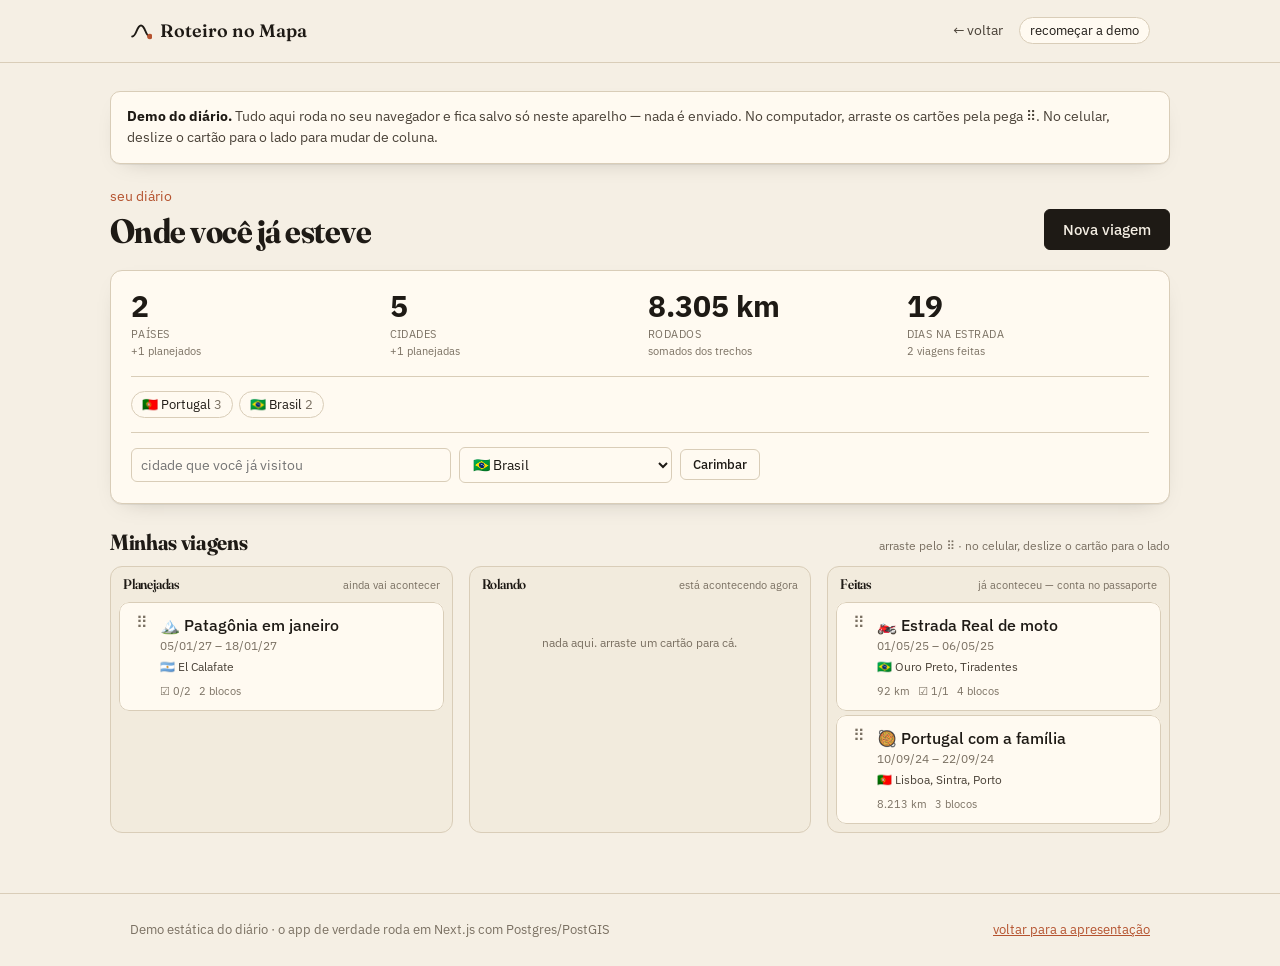
==== demo.html @ bed0e145 "site: página de apresentação e demo do diário para o GitHub Pages `site/` é estático e não faz parte" ====
<!doctype html>
<html lang="pt-BR">
  <head>
    <meta charset="utf-8" />
    <meta name="viewport" content="width=device-width, initial-scale=1" />
    <title>Demo · Roteiro no Mapa</title>
    <meta
      name="description"
      content="Demo do diário do viajante: passaporte com países, cidades e km rodados, quadro arrastável e caderno preenchível. Roda inteiro no navegador."
    />
    <link rel="preconnect" href="https://fonts.googleapis.com" />
    <link rel="preconnect" href="https://fonts.gstatic.com" crossorigin />
    <link
      href="https://fonts.googleapis.com/css2?family=Fraunces:opsz,wght@9..144,400;9..144,600&family=IBM+Plex+Sans:wght@400;500;600&display=swap"
      rel="stylesheet"
    />
    <link rel="stylesheet" href="estilo.css" />
    <link rel="stylesheet" href="demo.css" />
  </head>
  <body>
    <header class="topo">
      <div class="limite">
        <a class="marca" href="./">
          <svg width="22" height="22" viewBox="0 0 20 20" aria-hidden="true">
            <path
              d="M2 15 C 6 15, 6 5, 10 5 S 14 15, 18 15"
              fill="none"
              stroke="currentColor"
              stroke-width="1.8"
              stroke-linecap="round"
            />
            <circle cx="18" cy="15" r="2.4" fill="#b5532f" />
          </svg>
          Roteiro no Mapa
        </a>
        <nav class="topo-links">
          <a href="./">&larr; voltar</a>
          <button class="chip" type="button" id="recomecar">recomeçar a demo</button>
        </nav>
      </div>
    </header>

    <main class="limite painel">
      <div class="nota" style="margin-bottom: 22px">
        <strong>Demo do diário.</strong> Tudo aqui roda no seu navegador e fica salvo só neste aparelho — nada é
        enviado. No computador, arraste os cartões pela pega <span aria-hidden="true">⠿</span>. No celular, deslize o
        cartão para o lado para mudar de coluna.
      </div>

      <div id="tela"></div>
    </main>

    <footer>
      <div class="limite">
        <span>Demo estática do diário · o app de verdade roda em Next.js com Postgres/PostGIS</span>
        <span><a href="./">voltar para a apresentação</a></span>
      </div>
    </footer>

    <script src="demo.js"></script>
  </body>
</html>
---- estilo.css ----
/* Mesma paleta e tipografia do app (apps/web/src/app/globals.css). */
:root {
  --papel: #f5efe4;
  --papel-2: #ede4d3;
  --cartao: #fffaf1;
  --tinta: #1e1a15;
  --tinta-2: #4a4238;
  --tinta-3: #7a7062;
  --linha: #d9cdb8;
  --terra: #b5532f;
  --terra-escuro: #8f3f22;
  --terra-claro: #f3dccf;
  --mar: #1f4e5f;
  --mar-claro: #d6e6ea;
  --oliva: #5c6b3c;
  --oliva-claro: #e3e8d3;
  --aviso: #9a6b00;
  --aviso-claro: #f7ebc4;
  --sombra: 0 1px 0 rgba(30, 26, 21, 0.06), 0 8px 24px -16px rgba(30, 26, 21, 0.35);
  --titulo: Fraunces, Georgia, "Times New Roman", serif;
  --texto: "IBM Plex Sans", ui-sans-serif, system-ui, sans-serif;
  color-scheme: light;
}

* {
  box-sizing: border-box;
}

body {
  margin: 0;
  background: var(--papel);
  color: var(--tinta);
  font-family: var(--texto);
  font-size: 16px;
  line-height: 1.55;
  -webkit-font-smoothing: antialiased;
}

h1,
h2,
h3,
.titulo {
  font-family: var(--titulo);
  font-variation-settings:
    "opsz" 144,
    "SOFT" 30;
  letter-spacing: -0.015em;
  line-height: 1.12;
  margin: 0;
}

a {
  color: var(--terra);
}

.limite {
  max-width: 1060px;
  margin: 0 auto;
  padding: 0 20px;
}

/* ------------------------------------------------------------------ topo */
header.topo {
  border-bottom: 1px solid var(--linha);
  background: var(--papel);
  position: sticky;
  top: 0;
  z-index: 20;
}

header.topo .limite {
  display: flex;
  align-items: center;
  justify-content: space-between;
  gap: 12px;
  padding-top: 14px;
  padding-bottom: 14px;
}

.marca {
  display: flex;
  align-items: center;
  gap: 8px;
  font-family: var(--titulo);
  font-size: 18px;
  font-weight: 600;
  color: var(--tinta);
  text-decoration: none;
}

nav.topo-links {
  display: flex;
  align-items: center;
  gap: 6px;
  font-size: 14px;
}

nav.topo-links a {
  color: var(--tinta-2);
  text-decoration: none;
  padding: 6px 10px;
  border-radius: 6px;
}

nav.topo-links a:hover {
  background: var(--papel-2);
  color: var(--tinta);
}

/* ------------------------------------------------------------------ botões */
.botao {
  display: inline-flex;
  align-items: center;
  justify-content: center;
  gap: 8px;
  border-radius: 6px;
  padding: 10px 18px;
  font-size: 15px;
  font-weight: 500;
  text-decoration: none;
  border: 1px solid var(--tinta);
  background: var(--tinta);
  color: var(--papel);
  cursor: pointer;
  font-family: inherit;
  transition:
    background-color 120ms,
    border-color 120ms,
    color 120ms;
}

.botao:hover {
  background: var(--terra);
  border-color: var(--terra);
}

.botao.claro {
  background: var(--cartao);
  color: var(--tinta);
  border-color: var(--linha);
}

.botao.claro:hover {
  background: var(--cartao);
  border-color: var(--tinta);
  color: var(--tinta);
}

/* o botão do menu mantém as cores de botão (a regra acima é mais específica) */
nav.topo-links a.botao,
nav.topo-links a.botao:hover {
  color: var(--papel);
  background: var(--tinta);
}

nav.topo-links a.botao:hover {
  background: var(--terra);
  border-color: var(--terra);
}

.botao.pequeno {
  padding: 6px 12px;
  font-size: 13px;
}

/* ------------------------------------------------------------------ blocos */
section {
  padding: 56px 0;
}

.hero {
  padding: 72px 0 40px;
}

.hero p.chapeu {
  color: var(--terra);
  margin: 0 0 10px;
  font-size: 15px;
}

.hero h1 {
  font-size: clamp(38px, 6vw, 62px);
  max-width: 16ch;
}

.hero .sub {
  margin: 18px 0 26px;
  font-size: 19px;
  color: var(--tinta-2);
  max-width: 58ch;
}

.acoes {
  display: flex;
  flex-wrap: wrap;
  gap: 12px;
  align-items: center;
}

.nota {
  border: 1px solid var(--linha);
  background: var(--cartao);
  border-radius: 10px;
  padding: 14px 16px;
  font-size: 14px;
  color: var(--tinta-2);
  box-shadow: var(--sombra);
}

.nota strong {
  color: var(--tinta);
}

.faixa {
  border-top: 1px solid var(--linha);
  border-bottom: 1px solid var(--linha);
  background: var(--papel-2);
}

.numeros {
  display: grid;
  grid-template-columns: repeat(4, 1fr);
  gap: 20px;
  padding: 28px 0;
}

.numeros b {
  display: block;
  font-size: 30px;
  font-variant-numeric: tabular-nums;
  line-height: 1;
}

.numeros span {
  font-size: 12px;
  text-transform: uppercase;
  letter-spacing: 0.04em;
  color: var(--tinta-3);
}

.dupla {
  display: grid;
  grid-template-columns: minmax(0, 1fr) minmax(0, 1.25fr);
  gap: 36px;
  align-items: center;
}

.dupla.invertida {
  grid-template-columns: minmax(0, 1.25fr) minmax(0, 1fr);
}

.dupla.invertida .texto {
  order: 2;
}

.dupla h2 {
  font-size: 30px;
  margin-bottom: 12px;
}

.dupla p {
  color: var(--tinta-2);
  margin: 0 0 12px;
}

.dupla ul {
  margin: 0;
  padding-left: 18px;
  color: var(--tinta-2);
}

.dupla li {
  margin-bottom: 6px;
}

figure {
  margin: 0;
}

figure img {
  width: 100%;
  height: auto;
  display: block;
  border: 1px solid var(--linha);
  border-radius: 12px;
  box-shadow: var(--sombra);
  background: var(--cartao);
}

figure.celular img {
  max-width: 300px;
  margin: 0 auto;
}

figcaption {
  font-size: 13px;
  color: var(--tinta-3);
  margin-top: 8px;
}

.etiqueta {
  display: inline-block;
  border-radius: 4px;
  padding: 2px 7px;
  font-size: 11px;
  font-weight: 500;
  background: var(--papel-2);
  color: var(--tinta-2);
}

.etiqueta.novo {
  background: var(--oliva-claro);
  color: var(--oliva);
}

.cartoes {
  display: grid;
  grid-template-columns: repeat(3, 1fr);
  gap: 16px;
}

.cartao {
  border: 1px solid var(--linha);
  background: var(--cartao);
  border-radius: 12px;
  padding: 18px;
  box-shadow: var(--sombra);
}

.cartao h3 {
  font-size: 19px;
  margin-bottom: 6px;
}

.cartao p {
  margin: 0;
  font-size: 14px;
  color: var(--tinta-2);
}

footer {
  border-top: 1px solid var(--linha);
  padding: 26px 0;
  font-size: 13px;
  color: var(--tinta-3);
}

footer .limite {
  display: flex;
  flex-wrap: wrap;
  gap: 12px;
  justify-content: space-between;
}

@media (max-width: 820px) {
  .dupla,
  .dupla.invertida {
    grid-template-columns: 1fr;
  }
  .dupla.invertida .texto {
    order: 0;
  }
  .cartoes {
    grid-template-columns: 1fr;
  }
  .numeros {
    grid-template-columns: repeat(2, 1fr);
  }
  section {
    padding: 40px 0;
  }
  nav.topo-links a.some {
    display: none;
  }
}
---- demo.css ----
/* Telas da demo: passaporte, quadro e caderno. */

/* As classes abaixo definem `display`, que venceria o `[hidden]` do navegador. */
/* biome-ignore lint/complexity/noImportantStyles: é o jeito de o [hidden] valer */
[hidden] {
  display: none !important;
}

.painel {
  padding: 28px 0 60px;
}

.cabecalho-demo {
  display: flex;
  flex-wrap: wrap;
  align-items: flex-end;
  justify-content: space-between;
  gap: 12px;
  margin-bottom: 20px;
}

.cabecalho-demo h1 {
  font-size: 34px;
}

.cabecalho-demo .chapeu {
  color: var(--terra);
  font-size: 14px;
  margin: 0 0 4px;
}

/* ------------------------------------------------------------- passaporte */
.passaporte {
  border: 1px solid var(--linha);
  background: var(--cartao);
  border-radius: 12px;
  box-shadow: var(--sombra);
  padding: 20px;
  margin-bottom: 26px;
}

.contadores {
  display: grid;
  grid-template-columns: repeat(4, 1fr);
  gap: 16px;
}

.contador b {
  display: block;
  font-size: 30px;
  line-height: 1;
  font-variant-numeric: tabular-nums;
}

.contador span {
  display: block;
  font-size: 11px;
  text-transform: uppercase;
  letter-spacing: 0.04em;
  color: var(--tinta-3);
  margin-top: 5px;
}

.contador em {
  display: block;
  font-style: normal;
  font-size: 11px;
  color: var(--tinta-3);
}

.paises {
  display: flex;
  flex-wrap: wrap;
  gap: 6px;
  border-top: 1px solid var(--linha);
  margin-top: 16px;
  padding-top: 14px;
}

.chip {
  border: 1px solid var(--linha);
  background: var(--cartao);
  border-radius: 999px;
  padding: 4px 10px;
  font-size: 13px;
  font-family: inherit;
  color: var(--tinta);
  cursor: pointer;
}

.chip:hover {
  border-color: var(--tinta);
}

.chip.aberto {
  border-color: var(--tinta);
  background: var(--papel-2);
}

.chip .conta {
  color: var(--tinta-3);
}

.chip.tracejado {
  border-style: dashed;
  color: var(--tinta-3);
}

.cidades-do-pais {
  font-size: 14px;
  color: var(--tinta-2);
  margin: 10px 0 0;
}

.linha-form {
  display: flex;
  flex-wrap: wrap;
  gap: 8px;
  align-items: center;
  border-top: 1px solid var(--linha);
  margin-top: 14px;
  padding-top: 14px;
}

input[type="text"],
input[type="date"],
input[type="number"],
input[type="datetime-local"],
select {
  font-family: inherit;
  font-size: 14px;
  color: var(--tinta);
  background: var(--cartao);
  border: 1px solid var(--linha);
  border-radius: 6px;
  padding: 7px 9px;
}

.linha-form input[type="text"] {
  flex: 1 1 200px;
  min-width: 180px;
  max-width: 320px;
}

input:focus,
select:focus {
  outline: none;
  border-color: var(--tinta);
}

.ligacao {
  background: none;
  border: 0;
  padding: 0;
  font-family: inherit;
  font-size: 14px;
  color: var(--terra);
  cursor: pointer;
  text-underline-offset: 2px;
}

.ligacao:hover {
  text-decoration: underline;
}

/* ------------------------------------------------------------- quadro */
.titulo-secao {
  display: flex;
  flex-wrap: wrap;
  align-items: baseline;
  justify-content: space-between;
  gap: 8px;
  margin-bottom: 10px;
}

.titulo-secao h2 {
  font-size: 22px;
}

.dica {
  font-size: 12px;
  color: var(--tinta-3);
}

.abas {
  display: none;
  gap: 4px;
  margin-bottom: 10px;
}

.abas button {
  flex: 1;
  font-family: inherit;
  font-size: 14px;
  padding: 7px 8px;
  border-radius: 6px;
  border: 1px solid var(--linha);
  background: var(--cartao);
  color: var(--tinta-2);
  cursor: pointer;
}

.abas button.ativa {
  background: var(--tinta);
  border-color: var(--tinta);
  color: var(--papel);
}

.quadro {
  display: grid;
  grid-template-columns: repeat(3, 1fr);
  gap: 16px;
}

.coluna {
  border: 1px solid var(--linha);
  border-radius: 12px;
  background: rgba(237, 228, 211, 0.4);
  padding: 8px;
}

.coluna > header {
  display: flex;
  align-items: baseline;
  justify-content: space-between;
  padding: 2px 4px 8px;
}

.coluna > header h3 {
  font-size: 14px;
  font-weight: 600;
}

.coluna > header span {
  font-size: 11px;
  color: var(--tinta-3);
}

.lista {
  min-height: 70px;
  display: flex;
  flex-direction: column;
  gap: 4px;
}

.vazio {
  text-align: center;
  font-size: 12px;
  color: var(--tinta-3);
  padding: 20px 8px;
}

/* ------------------------------------------------------------- cartão */
.item {
  touch-action: pan-y;
}

.deslizavel {
  position: relative;
  overflow: hidden;
  border-radius: 10px;
}

.acoes-deslize {
  position: absolute;
  inset: 0;
  display: flex;
  align-items: stretch;
  justify-content: space-between;
  font-size: 12px;
  font-weight: 500;
  pointer-events: none;
}

.acoes-deslize span {
  display: flex;
  align-items: center;
  padding: 0 16px;
  opacity: 0;
}

.acoes-deslize .direita {
  background: var(--oliva-claro);
  color: var(--oliva);
}

.acoes-deslize .esquerda {
  background: var(--terra-claro);
  color: var(--terra-escuro);
}

.conteudo-deslize {
  position: relative;
  transition: transform 160ms ease-out;
  background: var(--cartao);
}

.conteudo-deslize.movendo {
  transition: none;
}

.cartao-viagem {
  border: 1px solid var(--linha);
  background: var(--cartao);
  border-radius: 10px;
  padding: 10px 12px;
  box-shadow: var(--sombra);
  display: flex;
  align-items: flex-start;
  gap: 8px;
}

.pega {
  border: 0;
  background: none;
  color: var(--tinta-3);
  font-size: 16px;
  line-height: 1;
  padding: 2px 4px;
  border-radius: 4px;
  cursor: grab;
  touch-action: none;
  user-select: none;
  flex-shrink: 0;
}

.pega:hover {
  background: var(--papel-2);
  color: var(--tinta);
}

.pega:active {
  cursor: grabbing;
}

.cartao-viagem .corpo {
  min-width: 0;
  flex: 1;
}

.cartao-viagem .nome {
  font-weight: 500;
  background: none;
  border: 0;
  padding: 0;
  font-family: inherit;
  font-size: 16px;
  color: var(--tinta);
  cursor: pointer;
  text-align: left;
  text-underline-offset: 2px;
}

.cartao-viagem .nome:hover {
  text-decoration: underline;
}

.cartao-viagem .datas {
  font-size: 12px;
  color: var(--tinta-3);
  font-variant-numeric: tabular-nums;
}

.cartao-viagem .cidades {
  font-size: 12px;
  color: var(--tinta-2);
  margin-top: 2px;
  overflow: hidden;
  text-overflow: ellipsis;
  white-space: nowrap;
}

.cartao-viagem .rodape {
  display: flex;
  flex-wrap: wrap;
  gap: 8px;
  font-size: 11px;
  color: var(--tinta-3);
  margin-top: 6px;
  font-variant-numeric: tabular-nums;
}

.arrastando {
  position: relative;
  z-index: 40;
  pointer-events: none;
  touch-action: none;
}

.linha-solta {
  height: 3px;
  border-radius: 999px;
  background: var(--terra);
  margin: 2px 0;
}

/* ------------------------------------------------------------- caderno */
.caderno-topo {
  display: flex;
  flex-wrap: wrap;
  align-items: flex-end;
  justify-content: space-between;
  gap: 14px;
  margin-bottom: 12px;
}

.caderno-topo input.titulo-viagem {
  font-family: var(--titulo);
  font-size: 30px;
  font-weight: 600;
  border: 0;
  background: none;
  padding: 0;
  width: 100%;
  color: var(--tinta);
}

.resumo-caderno {
  display: flex;
  gap: 18px;
  text-align: right;
}

.resumo-caderno b {
  display: block;
  font-size: 22px;
  line-height: 1;
  font-variant-numeric: tabular-nums;
}

.resumo-caderno span {
  font-size: 11px;
  text-transform: uppercase;
  letter-spacing: 0.04em;
  color: var(--tinta-3);
}

.blocos {
  display: flex;
  flex-direction: column;
  gap: 2px;
  margin: 14px 0;
}

.bloco {
  border: 1px solid transparent;
  border-radius: 10px;
  background: var(--cartao);
  padding: 7px 10px;
  display: flex;
  align-items: flex-start;
  gap: 8px;
}

.bloco:hover {
  border-color: var(--linha);
}

.bloco .emoji {
  font-size: 17px;
  line-height: 1.3;
  flex-shrink: 0;
}

.bloco .corpo {
  flex: 1;
  min-width: 0;
}

.bloco input.texto {
  width: 100%;
  border: 0;
  background: none;
  padding: 0;
  font-family: inherit;
  font-size: 14px;
  color: var(--tinta);
}

.bloco input.texto::placeholder {
  color: var(--tinta-3);
}

.bloco.tipo-titulo input.texto {
  font-family: var(--titulo);
  font-size: 20px;
  font-weight: 600;
}

.bloco.feito input.texto {
  text-decoration: line-through;
  color: var(--tinta-3);
}

.bloco .resumo {
  font-size: 11px;
  color: var(--tinta-3);
  display: flex;
  flex-wrap: wrap;
  gap: 8px;
  align-items: center;
  font-variant-numeric: tabular-nums;
  margin-top: 2px;
}

.campos {
  display: grid;
  grid-template-columns: repeat(2, minmax(0, 1fr));
  gap: 8px;
  margin-top: 8px;
}

.campos label {
  display: block;
  font-size: 12px;
  color: var(--tinta-2);
  font-weight: 500;
}

.campos input {
  width: 100%;
  margin-top: 3px;
}

.campos .largo {
  grid-column: 1 / -1;
}

.paleta {
  display: flex;
  flex-wrap: wrap;
  gap: 6px;
  border: 1px solid var(--linha);
  background: var(--cartao);
  border-radius: 12px;
  padding: 12px;
  margin-top: 8px;
}

.paleta button {
  font-family: inherit;
  font-size: 14px;
  border: 1px solid var(--linha);
  background: var(--cartao);
  border-radius: 6px;
  padding: 6px 10px;
  cursor: pointer;
  color: var(--tinta);
}

.paleta button:hover {
  border-color: var(--tinta);
}

.aviso {
  border-radius: 8px;
  border: 1px solid rgba(154, 107, 0, 0.3);
  background: var(--aviso-claro);
  color: var(--aviso);
  padding: 8px 12px;
  font-size: 14px;
  margin: 12px 0;
}

@media (max-width: 820px) {
  .contadores {
    grid-template-columns: repeat(2, 1fr);
  }
  .abas {
    display: flex;
  }
  .quadro {
    grid-template-columns: 1fr;
  }
  .coluna.escondida {
    display: none;
  }
  .campos {
    grid-template-columns: 1fr;
  }
}
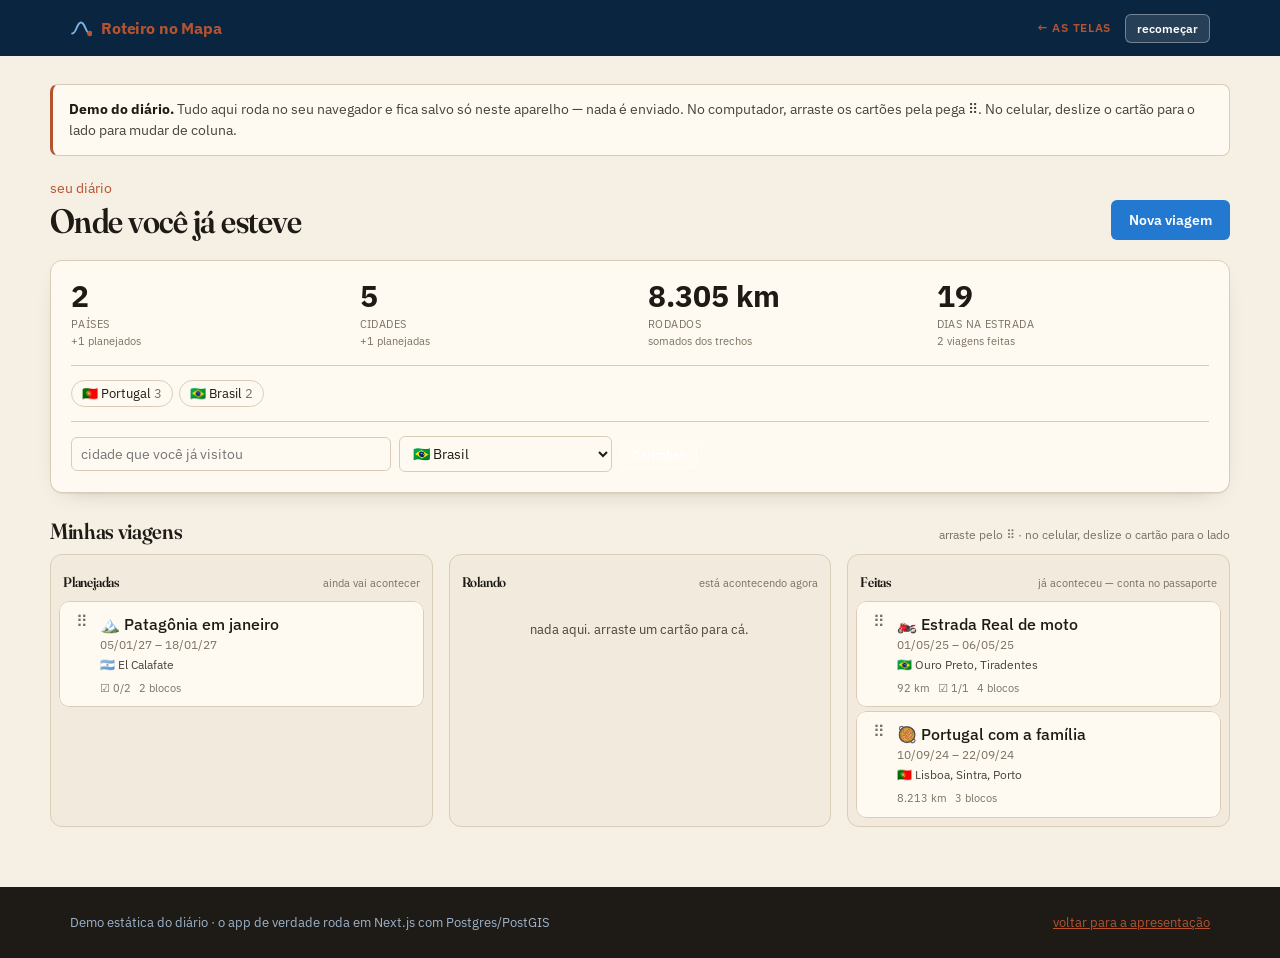
==== commit e3e3e617: "site: galeria de 20 telas em azul e branco, com lupa — e cabeçalho do app arrumado no celular Página" ====
--- a/demo.html
+++ b/demo.html
@@ -17,7 +17,7 @@
     <link rel="stylesheet" href="estilo.css" />
     <link rel="stylesheet" href="demo.css" />
   </head>
-  <body>
+  <body class="demo">
     <header class="topo">
       <div class="limite">
         <a class="marca" href="./">
@@ -34,8 +34,8 @@
           Roteiro no Mapa
         </a>
         <nav class="topo-links">
-          <a href="./">&larr; voltar</a>
-          <button class="chip" type="button" id="recomecar">recomeçar a demo</button>
+          <a href="./">&larr; as telas</a>
+          <button class="botao pequeno claro" type="button" id="recomecar">recomeçar</button>
         </nav>
       </div>
     </header>
--- a/estilo.css
+++ b/estilo.css
@@ -1,24 +1,19 @@
-/* Mesma paleta e tipografia do app (apps/web/src/app/globals.css). */
+/* Azul e branco, grade densa: a página existe para mostrar as telas do app. */
 :root {
-  --papel: #f5efe4;
-  --papel-2: #ede4d3;
-  --cartao: #fffaf1;
-  --tinta: #1e1a15;
-  --tinta-2: #4a4238;
-  --tinta-3: #7a7062;
-  --linha: #d9cdb8;
-  --terra: #b5532f;
-  --terra-escuro: #8f3f22;
-  --terra-claro: #f3dccf;
-  --mar: #1f4e5f;
-  --mar-claro: #d6e6ea;
-  --oliva: #5c6b3c;
-  --oliva-claro: #e3e8d3;
-  --aviso: #9a6b00;
-  --aviso-claro: #f7ebc4;
-  --sombra: 0 1px 0 rgba(30, 26, 21, 0.06), 0 8px 24px -16px rgba(30, 26, 21, 0.35);
-  --titulo: Fraunces, Georgia, "Times New Roman", serif;
-  --texto: "IBM Plex Sans", ui-sans-serif, system-ui, sans-serif;
+  --azul-900: #0a2540;
+  --azul-800: #123a63;
+  --azul-700: #17497c;
+  --azul-500: #2378d0;
+  --azul-300: #7fb2e5;
+  --azul-100: #e8f1fb;
+  --azul-50: #f4f8fd;
+  --branco: #ffffff;
+  --tinta: #0f1c2e;
+  --tinta-2: #4a5d75;
+  --tinta-3: #8496aa;
+  --linha: #d9e3ef;
+  --sombra: 0 1px 2px rgba(10, 37, 64, 0.06), 0 12px 28px -20px rgba(10, 37, 64, 0.5);
+  --fonte: Inter, ui-sans-serif, system-ui, -apple-system, "Segoe UI", sans-serif;
   color-scheme: light;
 }
 
@@ -26,46 +21,52 @@
   box-sizing: border-box;
 }
 
+/* As classes abaixo definem `display`, que venceria o `[hidden]` do navegador. */
+/* biome-ignore lint/complexity/noImportantStyles: é o jeito de o [hidden] valer */
+[hidden] {
+  display: none !important;
+}
+
 body {
   margin: 0;
-  background: var(--papel);
+  background: var(--branco);
   color: var(--tinta);
-  font-family: var(--texto);
+  font-family: var(--fonte);
   font-size: 16px;
-  line-height: 1.55;
+  line-height: 1.5;
   -webkit-font-smoothing: antialiased;
 }
 
 h1,
 h2,
-h3,
-.titulo {
-  font-family: var(--titulo);
-  font-variation-settings:
-    "opsz" 144,
-    "SOFT" 30;
-  letter-spacing: -0.015em;
-  line-height: 1.12;
+h3 {
   margin: 0;
+  letter-spacing: -0.02em;
+  line-height: 1.1;
+  font-weight: 700;
 }
 
 a {
-  color: var(--terra);
+  color: var(--azul-500);
+}
+
+img {
+  max-width: 100%;
+  display: block;
 }
 
 .limite {
-  max-width: 1060px;
+  max-width: 1180px;
   margin: 0 auto;
   padding: 0 20px;
 }
 
 /* ------------------------------------------------------------------ topo */
 header.topo {
-  border-bottom: 1px solid var(--linha);
-  background: var(--papel);
+  background: var(--azul-900);
   position: sticky;
   top: 0;
-  z-index: 20;
+  z-index: 30;
 }
 
 header.topo .limite {
@@ -73,303 +74,512 @@
   align-items: center;
   justify-content: space-between;
   gap: 12px;
-  padding-top: 14px;
-  padding-bottom: 14px;
+  height: 56px;
 }
 
 .marca {
   display: flex;
   align-items: center;
-  gap: 8px;
-  font-family: var(--titulo);
-  font-size: 18px;
+  gap: 9px;
+  color: var(--branco);
+  text-decoration: none;
+  font-weight: 700;
+  font-size: 16px;
+  letter-spacing: -0.01em;
+}
+
+.marca svg {
+  color: var(--azul-300);
+}
+
+nav.topo-links {
+  display: flex;
+  align-items: center;
+  gap: 4px;
+}
+
+nav.topo-links a {
+  color: #b9cde3;
+  text-decoration: none;
+  padding: 7px 10px;
+  border-radius: 6px;
+  text-transform: uppercase;
+  letter-spacing: 0.06em;
+  font-size: 11.5px;
   font-weight: 600;
-  color: var(--tinta);
-  text-decoration: none;
-}
-
-nav.topo-links {
-  display: flex;
-  align-items: center;
-  gap: 6px;
-  font-size: 14px;
-}
-
-nav.topo-links a {
-  color: var(--tinta-2);
-  text-decoration: none;
-  padding: 6px 10px;
-  border-radius: 6px;
 }
 
 nav.topo-links a:hover {
-  background: var(--papel-2);
-  color: var(--tinta);
+  color: var(--branco);
+  background: rgba(255, 255, 255, 0.08);
+}
+
+nav.topo-links a.botao {
+  color: var(--azul-900);
+  background: var(--branco);
+}
+
+nav.topo-links a.botao:hover {
+  background: var(--azul-100);
+  color: var(--azul-900);
 }
 
 /* ------------------------------------------------------------------ botões */
 .botao {
   display: inline-flex;
   align-items: center;
-  justify-content: center;
   gap: 8px;
+  border: 0;
   border-radius: 6px;
-  padding: 10px 18px;
-  font-size: 15px;
-  font-weight: 500;
+  padding: 11px 18px;
+  font-family: inherit;
+  font-size: 14px;
+  font-weight: 600;
   text-decoration: none;
-  border: 1px solid var(--tinta);
-  background: var(--tinta);
-  color: var(--papel);
   cursor: pointer;
-  font-family: inherit;
+  background: var(--azul-500);
+  color: var(--branco);
   transition:
     background-color 120ms,
-    border-color 120ms,
     color 120ms;
 }
 
 .botao:hover {
-  background: var(--terra);
-  border-color: var(--terra);
+  background: var(--azul-700);
+  color: var(--branco);
 }
 
 .botao.claro {
-  background: var(--cartao);
-  color: var(--tinta);
-  border-color: var(--linha);
+  background: rgba(255, 255, 255, 0.12);
+  color: var(--branco);
+  box-shadow: inset 0 0 0 1px rgba(255, 255, 255, 0.35);
 }
 
 .botao.claro:hover {
-  background: var(--cartao);
-  border-color: var(--tinta);
-  color: var(--tinta);
-}
-
-/* o botão do menu mantém as cores de botão (a regra acima é mais específica) */
-nav.topo-links a.botao,
-nav.topo-links a.botao:hover {
-  color: var(--papel);
-  background: var(--tinta);
-}
-
-nav.topo-links a.botao:hover {
-  background: var(--terra);
-  border-color: var(--terra);
+  background: rgba(255, 255, 255, 0.2);
 }
 
 .botao.pequeno {
-  padding: 6px 12px;
+  padding: 7px 12px;
+  font-size: 12px;
+}
+
+/* ------------------------------------------------------------------ capa */
+.capa {
+  position: relative;
+  background: var(--azul-900);
+  color: var(--branco);
+  overflow: hidden;
+}
+
+.capa .fundo {
+  position: absolute;
+  inset: 0;
+  background-image: url("img/editor.png");
+  background-size: cover;
+  background-position: top center;
+  opacity: 0.3;
+  filter: saturate(0.3);
+}
+
+.capa .veu {
+  position: absolute;
+  inset: 0;
+  background: linear-gradient(180deg, rgba(10, 37, 64, 0.72) 0%, rgba(10, 37, 64, 0.94) 70%, var(--azul-900) 100%);
+}
+
+.capa .limite {
+  position: relative;
+  padding: 76px 20px 64px;
+  max-width: 820px;
+  text-align: center;
+}
+
+.capa h1 {
+  font-size: clamp(32px, 5.4vw, 54px);
+  font-weight: 800;
+}
+
+.capa .linha-fina {
+  color: var(--azul-300);
+  text-transform: uppercase;
+  letter-spacing: 0.14em;
+  font-size: 11.5px;
+  font-weight: 700;
+  margin: 0 0 16px;
+}
+
+.capa p.sub {
+  color: #cfe0f2;
+  font-size: 17px;
+  margin: 18px auto 26px;
+  max-width: 60ch;
+}
+
+.capa .acoes {
+  display: flex;
+  gap: 10px;
+  justify-content: center;
+  flex-wrap: wrap;
+}
+
+/* ------------------------------------------------------------------ números */
+.numeros {
+  background: var(--azul-800);
+  color: var(--branco);
+}
+
+.numeros .limite {
+  display: grid;
+  grid-template-columns: repeat(4, 1fr);
+  gap: 8px;
+  padding-top: 22px;
+  padding-bottom: 22px;
+  text-align: center;
+}
+
+.numeros b {
+  display: block;
+  font-size: 26px;
+  font-weight: 800;
+  letter-spacing: -0.02em;
+  font-variant-numeric: tabular-nums;
+}
+
+.numeros span {
+  display: block;
+  font-size: 11px;
+  text-transform: uppercase;
+  letter-spacing: 0.1em;
+  color: var(--azul-300);
+  margin-top: 3px;
+}
+
+/* ------------------------------------------------------------------ seções */
+section.bloco {
+  padding: 52px 0;
+  border-bottom: 1px solid var(--linha);
+}
+
+section.bloco.tinta {
+  background: var(--azul-50);
+}
+
+.titulo-secao {
+  display: flex;
+  align-items: baseline;
+  justify-content: space-between;
+  gap: 16px;
+  flex-wrap: wrap;
+  margin-bottom: 22px;
+}
+
+.titulo-secao h2 {
+  font-size: 24px;
+}
+
+.titulo-secao .marcador {
+  font-size: 11px;
+  font-weight: 700;
+  letter-spacing: 0.12em;
+  text-transform: uppercase;
+  color: var(--azul-500);
+  margin-bottom: 4px;
+  display: block;
+}
+
+.titulo-secao p {
+  margin: 0;
+  color: var(--tinta-2);
+  font-size: 14px;
+  max-width: 46ch;
+}
+
+/* ------------------------------------------------------------------ grade */
+/* Duas colunas: a tela precisa ser grande o bastante para dar vontade de abrir. */
+.grade {
+  display: grid;
+  grid-template-columns: repeat(2, 1fr);
+  gap: 22px;
+}
+
+/* A primeira tela da seção ocupa a linha inteira. */
+.quadro.largo {
+  grid-column: 1 / -1;
+}
+
+.quadro.largo .moldura {
+  aspect-ratio: 21 / 9;
+}
+
+.quadro.largo h3 {
+  font-size: 17px;
+}
+
+.quadro.largo p {
+  font-size: 14px;
+}
+
+.grade.celulares {
+  grid-template-columns: repeat(4, 1fr);
+  gap: 20px;
+}
+
+.quadro {
+  border: 0;
+  padding: 0;
+  background: none;
+  font-family: inherit;
+  text-align: left;
+  cursor: zoom-in;
+  display: block;
+  width: 100%;
+}
+
+.quadro .moldura {
+  display: block; /* é um <span>: sem isso o recorte e o aspect-ratio não valem */
+  border: 1px solid var(--linha);
+  border-radius: 10px;
+  overflow: hidden;
+  background: var(--branco);
+  box-shadow: var(--sombra);
+  transition:
+    transform 140ms ease,
+    box-shadow 140ms ease,
+    border-color 140ms ease;
+}
+
+/* A moldura recorta; a imagem sobe um pouco para o cabeçalho do app não se repetir
+   em todos os cartões. */
+.quadro .moldura {
+  aspect-ratio: 16 / 10;
+  position: relative;
+}
+
+.quadro img {
+  width: 100%;
+  height: auto;
+  margin-top: -8%;
+}
+
+.grade.celulares .quadro .moldura {
+  aspect-ratio: 10 / 16;
+}
+
+.grade.celulares .quadro img {
+  margin-top: -4%;
+}
+
+.quadro:hover .moldura,
+.quadro:focus-visible .moldura {
+  transform: translateY(-3px);
+  border-color: var(--azul-300);
+  box-shadow: 0 14px 30px -18px rgba(10, 37, 64, 0.6);
+}
+
+.quadro h3 {
+  font-size: 14.5px;
+  margin: 10px 0 2px;
+}
+
+.quadro p {
+  margin: 0;
   font-size: 13px;
-}
-
-/* ------------------------------------------------------------------ blocos */
-section {
-  padding: 56px 0;
-}
-
-.hero {
-  padding: 72px 0 40px;
-}
-
-.hero p.chapeu {
-  color: var(--terra);
-  margin: 0 0 10px;
-  font-size: 15px;
-}
-
-.hero h1 {
-  font-size: clamp(38px, 6vw, 62px);
-  max-width: 16ch;
-}
-
-.hero .sub {
-  margin: 18px 0 26px;
-  font-size: 19px;
   color: var(--tinta-2);
-  max-width: 58ch;
-}
-
-.acoes {
-  display: flex;
-  flex-wrap: wrap;
-  gap: 12px;
-  align-items: center;
-}
-
+  line-height: 1.45;
+}
+
+/* ------------------------------------------------------------------ diário */
+.diario ol {
+  list-style: none;
+  margin: 0;
+  padding: 0;
+  border-top: 1px solid var(--linha);
+}
+
+.diario li {
+  display: grid;
+  grid-template-columns: 104px 1fr;
+  gap: 16px;
+  padding: 13px 0;
+  border-bottom: 1px solid var(--linha);
+  align-items: baseline;
+}
+
+.diario time {
+  font-size: 12px;
+  font-weight: 700;
+  color: var(--azul-500);
+  font-variant-numeric: tabular-nums;
+  text-transform: uppercase;
+  letter-spacing: 0.06em;
+}
+
+.diario strong {
+  font-weight: 600;
+}
+
+.diario p {
+  margin: 2px 0 0;
+  color: var(--tinta-2);
+  font-size: 14px;
+}
+
+/* ------------------------------------------------------------------ nota */
 .nota {
   border: 1px solid var(--linha);
-  background: var(--cartao);
-  border-radius: 10px;
+  border-left: 3px solid var(--azul-500);
+  background: var(--azul-50);
+  border-radius: 8px;
   padding: 14px 16px;
   font-size: 14px;
   color: var(--tinta-2);
-  box-shadow: var(--sombra);
 }
 
 .nota strong {
   color: var(--tinta);
 }
 
-.faixa {
-  border-top: 1px solid var(--linha);
-  border-bottom: 1px solid var(--linha);
-  background: var(--papel-2);
-}
-
-.numeros {
-  display: grid;
-  grid-template-columns: repeat(4, 1fr);
-  gap: 20px;
-  padding: 28px 0;
-}
-
-.numeros b {
+.chamada {
+  text-align: center;
+  padding: 60px 0;
+  background: var(--azul-900);
+  color: var(--branco);
+}
+
+.chamada h2 {
+  font-size: 30px;
+}
+
+.chamada p {
+  color: #cfe0f2;
+  max-width: 52ch;
+  margin: 12px auto 22px;
+}
+
+/* ------------------------------------------------------------------ rodapé */
+footer {
+  background: var(--azul-900);
+  color: #9db4cd;
+  font-size: 13px;
+  padding: 26px 0;
+}
+
+footer .limite {
+  display: flex;
+  flex-wrap: wrap;
+  gap: 10px;
+  justify-content: space-between;
+}
+
+footer a {
+  color: var(--azul-300);
+}
+
+/* ------------------------------------------------------------------ lupa */
+.lupa {
+  position: fixed;
+  inset: 0;
+  z-index: 60;
+  background: rgba(6, 22, 40, 0.94);
+  display: flex;
+  flex-direction: column;
+  align-items: center;
+  justify-content: center;
+  padding: 24px;
+  gap: 14px;
+}
+
+.lupa img {
+  max-width: min(1180px, 94vw);
+  max-height: 78vh;
+  width: auto;
+  border-radius: 8px;
+  box-shadow: 0 30px 70px -30px #000;
+  object-fit: contain;
+}
+
+.lupa .legenda {
+  color: #cfe0f2;
+  font-size: 14px;
+  text-align: center;
+  max-width: 60ch;
+}
+
+.lupa .legenda b {
+  color: var(--branco);
   display: block;
-  font-size: 30px;
-  font-variant-numeric: tabular-nums;
-  line-height: 1;
-}
-
-.numeros span {
-  font-size: 12px;
-  text-transform: uppercase;
-  letter-spacing: 0.04em;
-  color: var(--tinta-3);
-}
-
-.dupla {
-  display: grid;
-  grid-template-columns: minmax(0, 1fr) minmax(0, 1.25fr);
-  gap: 36px;
-  align-items: center;
-}
-
-.dupla.invertida {
-  grid-template-columns: minmax(0, 1.25fr) minmax(0, 1fr);
-}
-
-.dupla.invertida .texto {
-  order: 2;
-}
-
-.dupla h2 {
-  font-size: 30px;
-  margin-bottom: 12px;
-}
-
-.dupla p {
-  color: var(--tinta-2);
-  margin: 0 0 12px;
-}
-
-.dupla ul {
-  margin: 0;
-  padding-left: 18px;
-  color: var(--tinta-2);
-}
-
-.dupla li {
-  margin-bottom: 6px;
-}
-
-figure {
-  margin: 0;
-}
-
-figure img {
-  width: 100%;
-  height: auto;
-  display: block;
-  border: 1px solid var(--linha);
-  border-radius: 12px;
-  box-shadow: var(--sombra);
-  background: var(--cartao);
-}
-
-figure.celular img {
-  max-width: 300px;
-  margin: 0 auto;
-}
-
-figcaption {
-  font-size: 13px;
-  color: var(--tinta-3);
-  margin-top: 8px;
-}
-
-.etiqueta {
-  display: inline-block;
-  border-radius: 4px;
-  padding: 2px 7px;
-  font-size: 11px;
-  font-weight: 500;
-  background: var(--papel-2);
-  color: var(--tinta-2);
-}
-
-.etiqueta.novo {
-  background: var(--oliva-claro);
-  color: var(--oliva);
-}
-
-.cartoes {
-  display: grid;
-  grid-template-columns: repeat(3, 1fr);
-  gap: 16px;
-}
-
-.cartao {
-  border: 1px solid var(--linha);
-  background: var(--cartao);
-  border-radius: 12px;
-  padding: 18px;
-  box-shadow: var(--sombra);
-}
-
-.cartao h3 {
-  font-size: 19px;
-  margin-bottom: 6px;
-}
-
-.cartao p {
-  margin: 0;
-  font-size: 14px;
-  color: var(--tinta-2);
-}
-
-footer {
-  border-top: 1px solid var(--linha);
-  padding: 26px 0;
-  font-size: 13px;
-  color: var(--tinta-3);
-}
-
-footer .limite {
-  display: flex;
-  flex-wrap: wrap;
-  gap: 12px;
-  justify-content: space-between;
-}
-
-@media (max-width: 820px) {
-  .dupla,
-  .dupla.invertida {
+  font-size: 15px;
+  margin-bottom: 2px;
+}
+
+.lupa button {
+  position: absolute;
+  background: rgba(255, 255, 255, 0.12);
+  color: var(--branco);
+  border: 0;
+  border-radius: 999px;
+  width: 44px;
+  height: 44px;
+  font-size: 20px;
+  cursor: pointer;
+  font-family: inherit;
+}
+
+.lupa button:hover {
+  background: rgba(255, 255, 255, 0.24);
+}
+
+.lupa .fechar {
+  top: 18px;
+  right: 18px;
+}
+
+.lupa .anterior {
+  left: 14px;
+  top: 50%;
+  transform: translateY(-50%);
+}
+
+.lupa .proxima {
+  right: 14px;
+  top: 50%;
+  transform: translateY(-50%);
+}
+
+@media (max-width: 900px) {
+  .grade.celulares {
+    grid-template-columns: repeat(2, 1fr);
+  }
+  .numeros .limite {
+    grid-template-columns: repeat(2, 1fr);
+    gap: 18px;
+  }
+}
+
+@media (max-width: 560px) {
+  .grade,
+  .grade.celulares {
     grid-template-columns: 1fr;
   }
-  .dupla.invertida .texto {
-    order: 0;
-  }
-  .cartoes {
+  .quadro.largo .moldura {
+    aspect-ratio: 16 / 10;
+  }
+  .capa .limite {
+    padding: 48px 20px 40px;
+  }
+  section.bloco {
+    padding: 36px 0;
+  }
+  .diario li {
     grid-template-columns: 1fr;
-  }
-  .numeros {
-    grid-template-columns: repeat(2, 1fr);
-  }
-  section {
-    padding: 40px 0;
+    gap: 2px;
   }
   nav.topo-links a.some {
     display: none;
   }
-}
+  .lupa button {
+    width: 38px;
+    height: 38px;
+  }
+}
--- a/demo.css
+++ b/demo.css
@@ -1,4 +1,57 @@
 /* Telas da demo: passaporte, quadro e caderno. */
+
+/*
+ * A demo imita o app, então ela carrega a paleta e as fontes do app. O topo e o
+ * rodapé continuam sendo os da página (azul): é a moldura em volta do produto.
+ */
+body.demo {
+  --papel: #f5efe4;
+  --papel-2: #ede4d3;
+  --cartao: #fffaf1;
+  --tinta: #1e1a15;
+  --tinta-2: #4a4238;
+  --tinta-3: #7a7062;
+  --linha: #d9cdb8;
+  --terra: #b5532f;
+  --terra-escuro: #8f3f22;
+  --terra-claro: #f3dccf;
+  --oliva: #5c6b3c;
+  --oliva-claro: #e3e8d3;
+  --aviso: #9a6b00;
+  --aviso-claro: #f7ebc4;
+  --sombra: 0 1px 0 rgba(30, 26, 21, 0.06), 0 8px 24px -16px rgba(30, 26, 21, 0.35);
+  --titulo: Fraunces, Georgia, "Times New Roman", serif;
+  --texto: "IBM Plex Sans", ui-sans-serif, system-ui, sans-serif;
+  background: var(--papel);
+  color: var(--tinta);
+  font-family: var(--texto);
+}
+
+body.demo h1,
+body.demo h2,
+body.demo h3 {
+  font-family: var(--titulo);
+  font-variation-settings:
+    "opsz" 144,
+    "SOFT" 30;
+  letter-spacing: -0.015em;
+  font-weight: 600;
+}
+
+body.demo a {
+  color: var(--terra);
+}
+
+body.demo .nota {
+  background: var(--cartao);
+  border-color: var(--linha);
+  border-left-color: var(--terra);
+  color: var(--tinta-2);
+}
+
+body.demo footer {
+  background: var(--tinta);
+}
 
 /* As classes abaixo definem `display`, que venceria o `[hidden]` do navegador. */
 /* biome-ignore lint/complexity/noImportantStyles: é o jeito de o [hidden] valer */
@@ -579,3 +632,13 @@
     grid-template-columns: 1fr;
   }
 }
+
+@media (max-width: 520px) {
+  .cabecalho-demo h1 {
+    font-size: 27px;
+  }
+  header.topo .chip {
+    font-size: 12px;
+    padding: 4px 8px;
+  }
+}
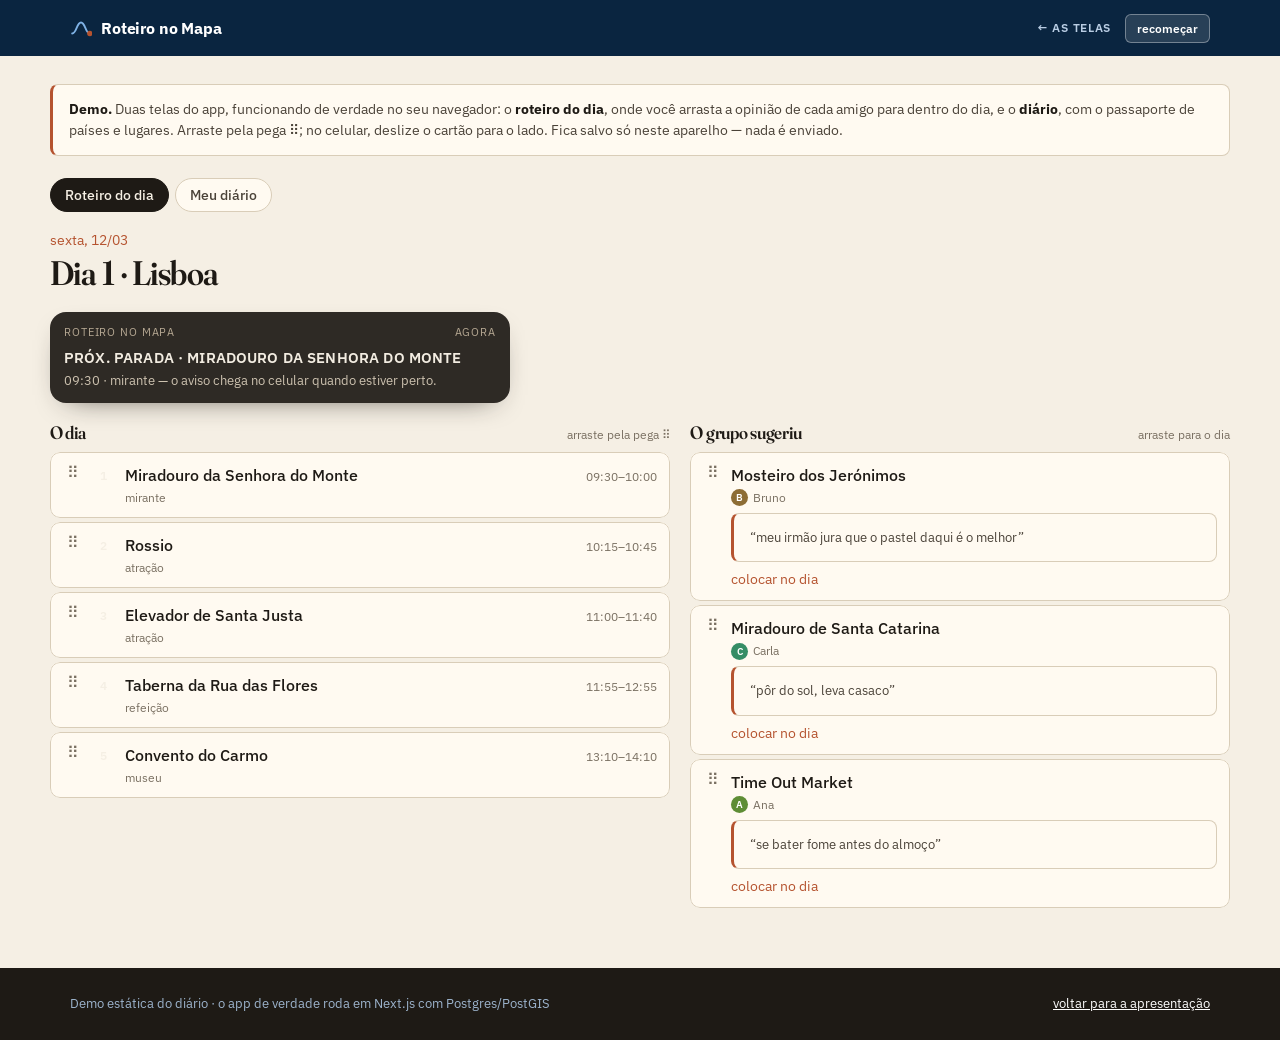
==== commit 23a92b26: "perfil com bandeiras e lugares; site com molduras de aparelho, avisos e opiniões arrastáveis App: - " ====
--- a/demo.html
+++ b/demo.html
@@ -42,9 +42,10 @@
 
     <main class="limite painel">
       <div class="nota" style="margin-bottom: 22px">
-        <strong>Demo do diário.</strong> Tudo aqui roda no seu navegador e fica salvo só neste aparelho — nada é
-        enviado. No computador, arraste os cartões pela pega <span aria-hidden="true">⠿</span>. No celular, deslize o
-        cartão para o lado para mudar de coluna.
+        <strong>Demo.</strong> Duas telas do app, funcionando de verdade no seu navegador: o <strong>roteiro do dia</strong>,
+        onde você arrasta a opinião de cada amigo para dentro do dia, e o <strong>diário</strong>, com o passaporte de
+        países e lugares. Arraste pela pega <span aria-hidden="true">⠿</span>; no celular, deslize o cartão para o
+        lado. Fica salvo só neste aparelho — nada é enviado.
       </div>
 
       <div id="tela"></div>
--- a/estilo.css
+++ b/estilo.css
@@ -278,7 +278,7 @@
   font-size: 24px;
 }
 
-.titulo-secao .marcador {
+.marcador {
   font-size: 11px;
   font-weight: 700;
   letter-spacing: 0.12em;
@@ -583,3 +583,149 @@
     height: 38px;
   }
 }
+
+/* ------------------------------------------------------------------ aparelhos */
+.aparelhos {
+  display: grid;
+  grid-template-columns: minmax(0, 1.55fr) minmax(0, 1fr);
+  gap: 26px;
+  align-items: end;
+  margin-bottom: 26px;
+}
+
+/* Notebook: tampa, tela e base. */
+.notebook .tampa {
+  border: 10px solid #16202c;
+  border-bottom-width: 14px;
+  border-radius: 14px;
+  overflow: hidden;
+  background: #16202c;
+  box-shadow: 0 24px 44px -30px rgba(10, 37, 64, 0.8);
+}
+
+.notebook .tampa img {
+  width: 100%;
+  display: block;
+}
+
+.notebook .base {
+  height: 12px;
+  border-radius: 0 0 12px 12px;
+  background: linear-gradient(180deg, #223145, #16202c);
+  margin: 0 auto;
+  width: 78%;
+}
+
+/* Telefone: moldura, entalhe e tela. */
+.telefone {
+  border: 9px solid #16202c;
+  border-radius: 34px;
+  background: #16202c;
+  padding: 0;
+  position: relative;
+  overflow: hidden;
+  box-shadow: 0 24px 44px -30px rgba(10, 37, 64, 0.8);
+  max-width: 300px;
+  margin: 0 auto;
+}
+
+.telefone .tela::before {
+  content: "";
+  position: absolute;
+  top: 6px;
+  left: 50%;
+  transform: translateX(-50%);
+  width: 92px;
+  height: 18px;
+  border-radius: 999px;
+  background: #16202c;
+  z-index: 2;
+}
+
+.telefone img,
+.telefone .tela {
+  display: block;
+  width: 100%;
+  border-radius: 26px;
+  overflow: hidden;
+}
+
+/* Tela de bloqueio com os avisos. */
+.telefone .tela {
+  background: linear-gradient(170deg, #16324f 0%, #0a2540 60%, #071a2e 100%);
+  color: #fff;
+  padding: 46px 12px 20px;
+  min-height: 520px;
+}
+
+.telefone .relogio {
+  margin: 10px 0 0;
+  text-align: center;
+  font-size: 46px;
+  font-weight: 300;
+  letter-spacing: -0.02em;
+}
+
+.telefone .data {
+  margin: 0 0 22px;
+  text-align: center;
+  font-size: 13px;
+  color: #a8c4e0;
+}
+
+.notificacao {
+  background: rgba(255, 255, 255, 0.14);
+  backdrop-filter: blur(6px);
+  border-radius: 14px;
+  padding: 10px 12px;
+  margin-bottom: 9px;
+}
+
+.notificacao .app {
+  display: flex;
+  justify-content: space-between;
+  font-size: 10.5px;
+  text-transform: uppercase;
+  letter-spacing: 0.08em;
+  color: #b9d2ea;
+}
+
+.notificacao .titulo {
+  margin: 5px 0 2px;
+  font-size: 13.5px;
+  font-weight: 700;
+  letter-spacing: 0.01em;
+}
+
+.notificacao .corpo {
+  margin: 0;
+  font-size: 12.5px;
+  color: #d6e5f4;
+  line-height: 1.35;
+}
+
+.dupla-aviso {
+  display: grid;
+  grid-template-columns: minmax(0, 1fr) minmax(0, 340px);
+  gap: 40px;
+  align-items: center;
+}
+
+.dupla-aviso ul {
+  margin: 14px 0 0;
+  padding-left: 18px;
+  color: var(--tinta-2);
+  font-size: 15px;
+}
+
+.dupla-aviso li {
+  margin-bottom: 7px;
+}
+
+@media (max-width: 900px) {
+  .aparelhos,
+  .dupla-aviso {
+    grid-template-columns: 1fr;
+    gap: 24px;
+  }
+}
--- a/demo.css
+++ b/demo.css
@@ -42,6 +42,20 @@
   color: var(--terra);
 }
 
+/* O topo e o rodapé continuam sendo os da página (azul), não os do app. */
+body.demo header.topo .marca,
+body.demo footer a {
+  color: var(--branco);
+}
+
+body.demo nav.topo-links a {
+  color: #b9cde3;
+}
+
+body.demo nav.topo-links a:hover {
+  color: var(--branco);
+}
+
 body.demo .nota {
   background: var(--cartao);
   border-color: var(--linha);
@@ -642,3 +656,254 @@
     padding: 4px 8px;
   }
 }
+
+/* ------------------------------------------------------------- abas da demo */
+.abas-demo {
+  display: flex;
+  gap: 6px;
+  margin-bottom: 18px;
+}
+
+.abas-demo button {
+  font-family: inherit;
+  font-size: 14px;
+  font-weight: 500;
+  padding: 7px 14px;
+  border-radius: 999px;
+  border: 1px solid var(--linha);
+  background: var(--cartao);
+  color: var(--tinta-2);
+  cursor: pointer;
+}
+
+.abas-demo button.ativa {
+  background: var(--tinta);
+  border-color: var(--tinta);
+  color: var(--papel);
+}
+
+/* ------------------------------------------------------------- aviso (notificação) */
+.aviso-telefone {
+  margin: 4px 0 20px;
+}
+
+.cartao-aviso {
+  max-width: 460px;
+  border-radius: 16px;
+  padding: 12px 14px;
+  background: rgba(30, 26, 21, 0.92);
+  color: #f2ece1;
+  box-shadow: 0 10px 30px -18px rgba(30, 26, 21, 0.9);
+}
+
+.cartao-aviso .app {
+  display: flex;
+  justify-content: space-between;
+  font-size: 11px;
+  text-transform: uppercase;
+  letter-spacing: 0.08em;
+  color: #b6a893;
+}
+
+.cartao-aviso .titulo {
+  margin: 6px 0 2px;
+  font-weight: 600;
+  font-size: 15px;
+  letter-spacing: 0.01em;
+}
+
+.cartao-aviso .corpo {
+  margin: 0;
+  font-size: 13px;
+  color: #cdc2b0;
+}
+
+/* ------------------------------------------------------------- dia + sugestões */
+.dois-lados {
+  display: grid;
+  grid-template-columns: minmax(0, 1.15fr) minmax(0, 1fr);
+  gap: 20px;
+}
+
+.dois-lados .titulo-secao {
+  margin-bottom: 8px;
+}
+
+.dois-lados h2 {
+  font-size: 18px;
+}
+
+.parada,
+.sugestao {
+  display: flex;
+  gap: 8px;
+  align-items: flex-start;
+  border: 1px solid var(--linha);
+  border-radius: 10px;
+  background: var(--cartao);
+  padding: 10px 12px;
+  box-shadow: var(--sombra);
+}
+
+.parada .numero {
+  display: inline-flex;
+  align-items: center;
+  justify-content: center;
+  width: 1.6rem;
+  height: 1.6rem;
+  flex-shrink: 0;
+  border-radius: 999px;
+  background: var(--mar);
+  color: var(--papel);
+  font-size: 12px;
+  font-weight: 600;
+  font-variant-numeric: tabular-nums;
+}
+
+.parada .corpo,
+.sugestao .corpo {
+  flex: 1;
+  min-width: 0;
+}
+
+.parada .linha1,
+.sugestao .linha1 {
+  display: flex;
+  justify-content: space-between;
+  gap: 10px;
+  align-items: baseline;
+}
+
+.parada .nome,
+.sugestao .nome {
+  font-weight: 500;
+  overflow: hidden;
+  text-overflow: ellipsis;
+  white-space: nowrap;
+}
+
+.parada .hora {
+  font-size: 12px;
+  color: var(--tinta-3);
+  font-variant-numeric: tabular-nums;
+  flex-shrink: 0;
+}
+
+.parada .linha2,
+.sugestao .linha2 {
+  display: flex;
+  flex-wrap: wrap;
+  gap: 8px;
+  align-items: center;
+  font-size: 12px;
+  color: var(--tinta-3);
+  margin-top: 2px;
+}
+
+.posto {
+  display: inline-flex;
+  align-items: center;
+  gap: 5px;
+}
+
+.posto i {
+  display: inline-flex;
+  align-items: center;
+  justify-content: center;
+  width: 17px;
+  height: 17px;
+  border-radius: 999px;
+  color: #fff;
+  font-size: 10px;
+  font-style: normal;
+  font-weight: 600;
+}
+
+.sugestao .nota {
+  margin: 6px 0 4px;
+  font-size: 13px;
+  color: var(--tinta-2);
+}
+
+@media (max-width: 820px) {
+  .dois-lados {
+    grid-template-columns: 1fr;
+  }
+}
+
+/* ------------------------------------------------------------- carimbos */
+.carimbos {
+  border-top: 1px solid var(--linha);
+  margin-top: 16px;
+  padding-top: 14px;
+}
+
+.carimbos .rotulo {
+  margin: 0 0 10px;
+  font-size: 11px;
+  text-transform: uppercase;
+  letter-spacing: 0.06em;
+  color: var(--tinta-3);
+}
+
+.carimbos ul {
+  list-style: none;
+  margin: 0;
+  padding: 0;
+  display: grid;
+  grid-template-columns: repeat(3, 1fr);
+  gap: 12px;
+}
+
+.carimbo {
+  border: 1px solid var(--linha);
+  border-radius: 10px;
+  background: rgba(237, 228, 211, 0.4);
+  padding: 12px;
+}
+
+.carimbo .topo {
+  display: flex;
+  align-items: center;
+  gap: 8px;
+}
+
+.carimbo .bandeira {
+  display: inline-flex;
+  align-items: center;
+  justify-content: center;
+  width: 30px;
+  height: 30px;
+  flex-shrink: 0;
+  border-radius: 999px;
+  border: 1px solid var(--linha);
+  background: var(--cartao);
+  font-size: 16px;
+}
+
+.carimbo .pais {
+  font-weight: 500;
+  overflow: hidden;
+  text-overflow: ellipsis;
+  white-space: nowrap;
+}
+
+.carimbo .conta {
+  margin-left: auto;
+  font-size: 11px;
+  color: var(--tinta-3);
+  flex-shrink: 0;
+  font-variant-numeric: tabular-nums;
+}
+
+.carimbo .lugares {
+  margin: 8px 0 0;
+  font-size: 13px;
+  color: var(--tinta-2);
+}
+
+@media (max-width: 820px) {
+  .carimbos ul {
+    grid-template-columns: 1fr;
+  }
+}
